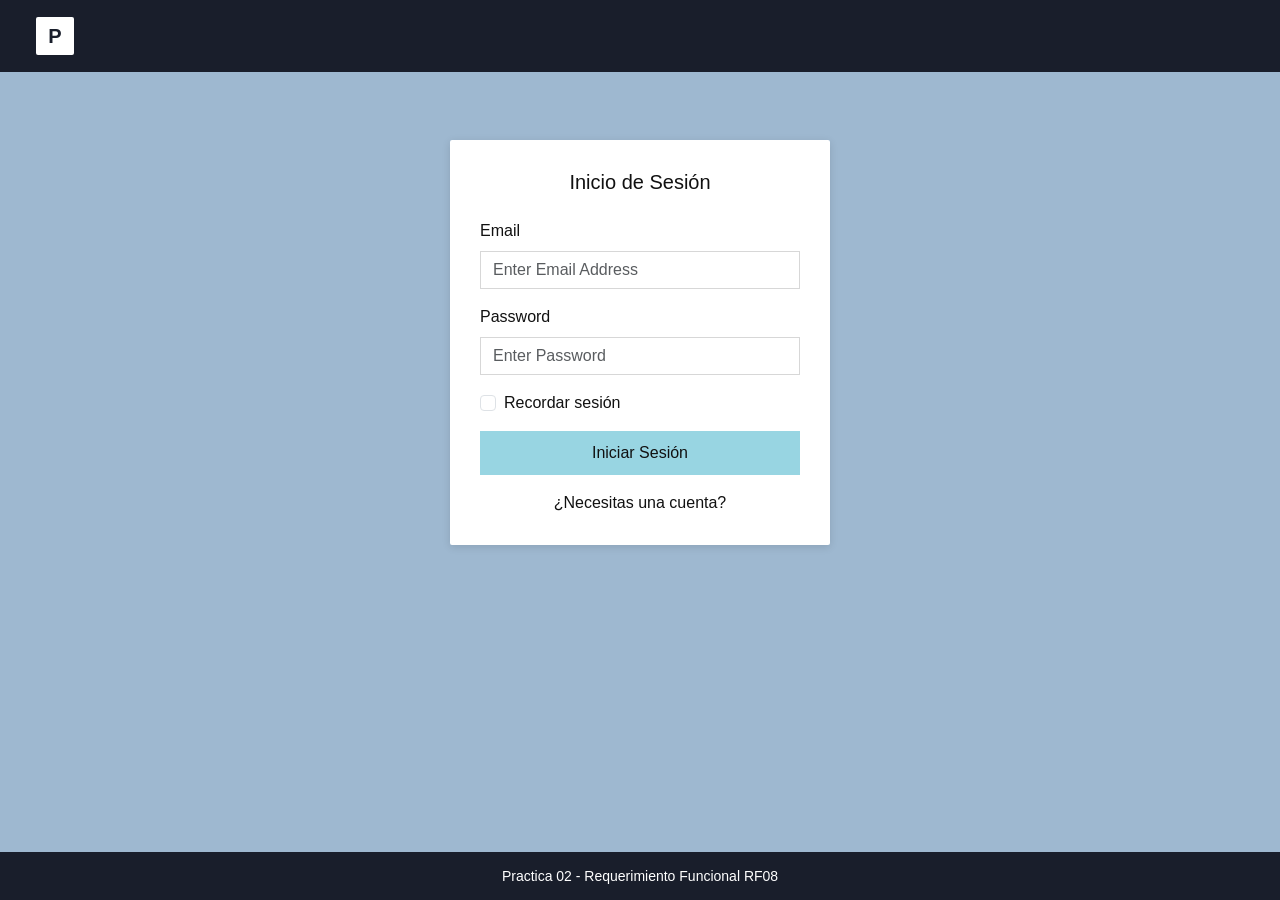
==== Practica-02-RF08/index.html @ 13dd6992 "Agregar Practica 02 RF08" ====
<!DOCTYPE html>
<html lang="es">
<head>
    <meta charset="UTF-8">
    <meta name="viewport" content="width=device-width, initial-scale=1.0">
    <title>Practica 02 - RF08</title>

    <!-- Bootstrap -->
    <link
        href="https://cdn.jsdelivr.net/npm/bootstrap@5.3.3/dist/css/bootstrap.min.css"
        rel="stylesheet"
    >

    <!-- CSS personalizado -->
    <link rel="stylesheet" href="styles.css">
</head>

<body>
    <header class="topbar">
        <div class="container-fluid">
            <div class="logo-box">P</div>
        </div>
    </header>

    <main class="container py-5">

        <!-- Inicio de sesión -->
        <section id="login-section" class="login-section">
            <div class="login-card">
                <h1>Inicio de Sesión</h1>

                <form id="login-form">
                    <div class="mb-3">
                        <label for="email" class="form-label">Email</label>
                        <input
                            type="email"
                            class="form-control"
                            id="email"
                            placeholder="Enter Email Address"
                            required
                        >
                    </div>

                    <div class="mb-3">
                        <label for="password" class="form-label">Password</label>
                        <input
                            type="password"
                            class="form-control"
                            id="password"
                            placeholder="Enter Password"
                            required
                        >
                    </div>

                    <div class="form-check mb-3">
                        <input class="form-check-input" type="checkbox" id="remember">
                        <label class="form-check-label" for="remember">
                            Recordar sesión
                        </label>
                    </div>

                    <button type="submit" class="btn btn-main w-100">
                        Iniciar Sesión
                    </button>

                    <p class="text-center mt-3 mb-0">
                        <a href="#" id="register-link">¿Necesitas una cuenta?</a>
                    </p>
                </form>
            </div>
        </section>

        <!-- RF08: Gestión / reserva de disponibilidad -->
        <section id="app-section" class="d-none">
            <div class="page-heading mb-4">
                <h2>Reservar Espacio</h2>
                <p>Consulta la disponibilidad y horario de los espacios publicados.</p>
            </div>

            <div class="row g-4">
                <div class="col-lg-7">
                    <div class="panel">
                        <h3>Reservar Espacio</h3>

                        <form id="reservation-form">
                            <div class="mb-3">
                                <label for="location" class="form-label">Ubicación:</label>
                                <select id="location" class="form-select" required>
                                    <option value="">Selecciona una ubicación</option>
                                    <option value="Centro">Centro de Pachuca</option>
                                    <option value="Universidad">Zona Universidad</option>
                                    <option value="Plaza">Plaza Principal</option>
                                </select>
                            </div>

                            <div class="mb-3">
                                <label for="date" class="form-label">Fecha:</label>
                                <input type="date" id="date" class="form-control" required>
                            </div>

                            <div class="mb-3">
                                <label for="time" class="form-label">Hora:</label>
                                <input type="time" id="time" class="form-control" required>
                            </div>

                            <button type="submit" class="btn btn-main">
                                Consultar disponibilidad
                            </button>
                        </form>
                    </div>
                </div>

                <div class="col-lg-5">
                    <div class="space-card">
                        <h3>Detalles de Espacio</h3>

                        <div class="detail-row">
                            <strong>Estacionamiento Centro</strong>
                        </div>
                        <div class="detail-row">
                            Ubicación: Centro de Pachuca
                        </div>
                        <div class="detail-row">
                            Precio: $20 por hora
                        </div>
                        <div class="detail-row">
                            Disponibilidad:
                            <span id="availability">5 espacios</span>
                        </div>

                        <button id="reserve-btn" class="btn btn-main mt-3">
                            Reservar
                        </button>
                    </div>
                </div>
            </div>

            <div id="message" class="alert mt-4 d-none" role="alert"></div>
        </section>
    </main>

    <footer class="footer">
        Practica 02 - Requerimiento Funcional RF08
    </footer>

    <script src="script.js"></script>
</body>
</html>
---- Practica-02-RF08/styles.css ----
/* Colores tomados de la interfaz de referencia */
:root {
    --navy: #191e2b;
    --light-blue: #9eb8d0;
    --panel-blue: #cde7fe;
    --accent: #98d5e2;
    --text: #111111;
    --white: #ffffff;
}

* {
    box-sizing: border-box;
}

body {
    margin: 0;
    min-height: 100vh;
    background: var(--light-blue);
    color: var(--text);
    font-family: Arial, Helvetica, sans-serif;
}

.topbar {
    height: 72px;
    background: var(--navy);
    display: flex;
    align-items: center;
}

.logo-box {
    width: 38px;
    height: 38px;
    margin-left: 24px;
    border-radius: 2px;
    background: var(--white);
    color: var(--navy);
    display: flex;
    justify-content: center;
    align-items: center;
    font-weight: bold;
    font-size: 20px;
}

main {
    min-height: calc(100vh - 120px);
}

.login-section {
    display: flex;
    justify-content: center;
    padding: 20px 0 40px;
}

.login-card {
    width: 100%;
    max-width: 380px;
    background: var(--white);
    padding: 30px;
    border-radius: 2px;
    box-shadow: 0 2px 8px rgba(0, 0, 0, 0.12);
}

.login-card h1 {
    text-align: center;
    font-size: 20px;
    margin-bottom: 25px;
}

.form-control,
.form-select {
    border-radius: 0;
    border: 1px solid #d7d7d7;
}

.form-control:focus,
.form-select:focus {
    border-color: var(--accent);
    box-shadow: 0 0 0 0.15rem rgba(152, 213, 226, 0.35);
}

.btn-main {
    background: var(--accent);
    border: none;
    color: #111;
    border-radius: 0;
    padding: 10px 22px;
}

.btn-main:hover {
    background: #86c8d6;
    color: #111;
}

a {
    color: #111;
    text-decoration: none;
}

a:hover {
    text-decoration: underline;
}

.page-heading h2 {
    font-size: 28px;
    margin-bottom: 5px;
}

.page-heading p {
    margin: 0;
}

.panel,
.space-card {
    background: var(--panel-blue);
    padding: 28px;
    min-height: 100%;
}

.panel h3,
.space-card h3 {
    font-size: 23px;
    margin-bottom: 25px;
}

.detail-row {
    margin-bottom: 13px;
    font-size: 16px;
}

#availability {
    font-weight: bold;
}

.footer {
    min-height: 48px;
    background: var(--navy);
    color: var(--white);
    display: flex;
    align-items: center;
    justify-content: center;
    padding: 10px;
    font-size: 14px;
}

@media (max-width: 576px) {
    .topbar {
        height: 60px;
    }

    .logo-box {
        margin-left: 15px;
    }

    .login-card,
    .panel,
    .space-card {
        padding: 22px;
    }
}
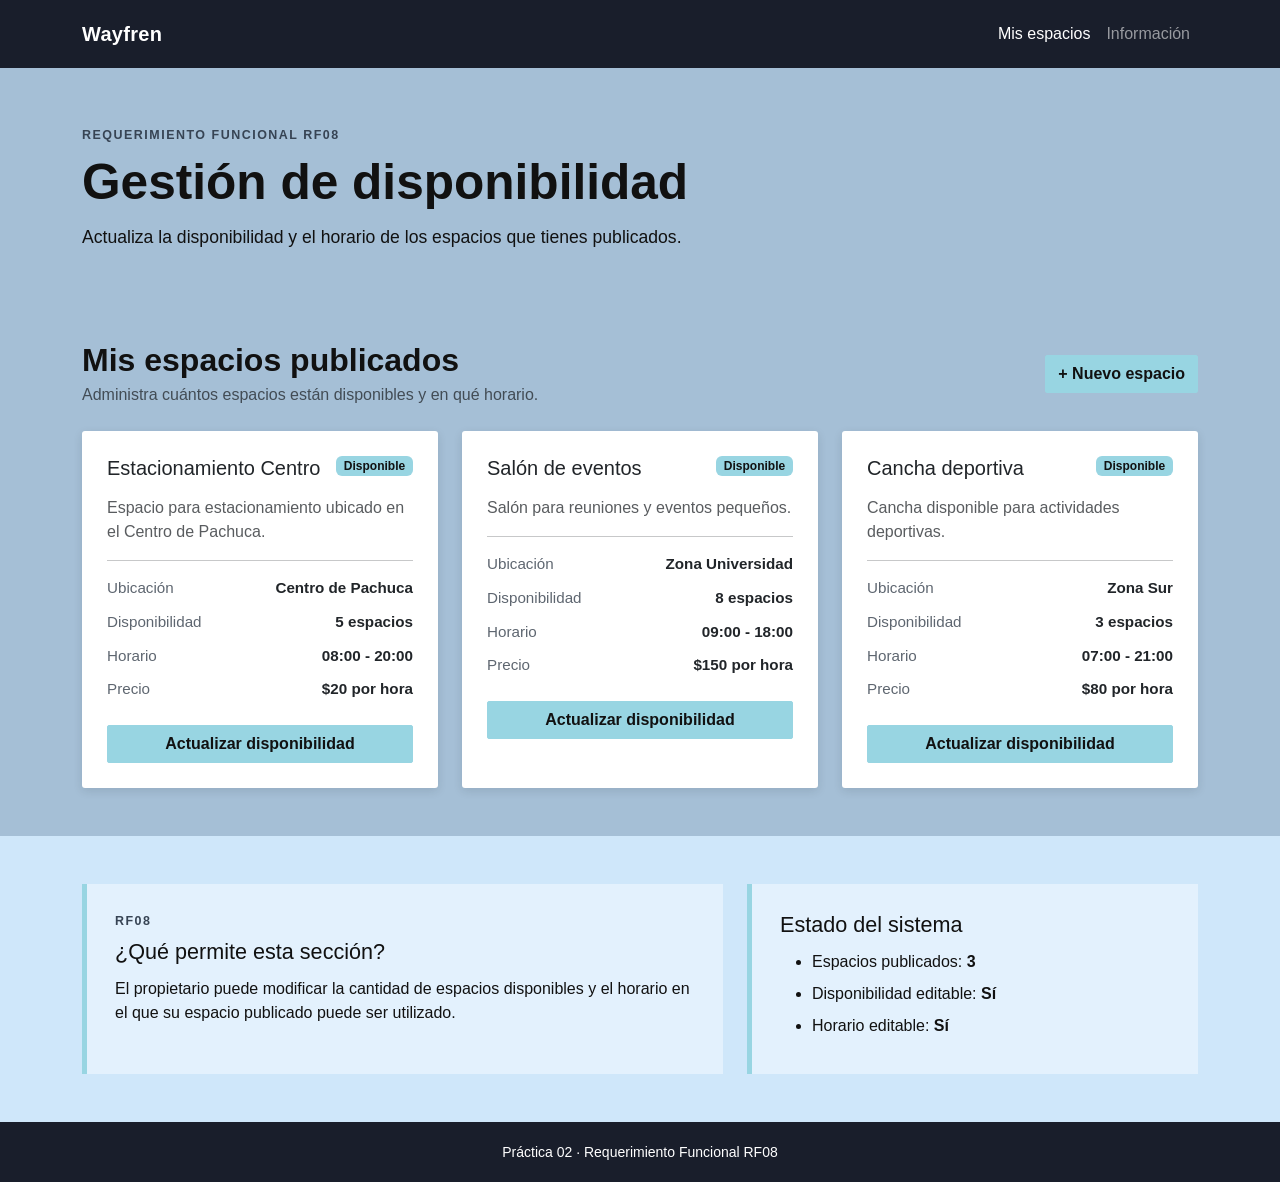
==== commit 2d437ba3: "Nueva version del RF08" ====
--- a/Practica-02-RF08/index.html
+++ b/Practica-02-RF08/index.html
@@ -1,148 +1,202 @@
 <!DOCTYPE html>
 <html lang="es">
 <head>
-    <meta charset="UTF-8">
-    <meta name="viewport" content="width=device-width, initial-scale=1.0">
-    <title>Practica 02 - RF08</title>
-
-    <!-- Bootstrap -->
-    <link
-        href="https://cdn.jsdelivr.net/npm/bootstrap@5.3.3/dist/css/bootstrap.min.css"
-        rel="stylesheet"
-    >
-
-    <!-- CSS personalizado -->
-    <link rel="stylesheet" href="styles.css">
+  <meta charset="UTF-8">
+  <meta name="viewport" content="width=device-width, initial-scale=1.0">
+  <meta name="description" content="Gestión de disponibilidad y horarios de espacios publicados">
+  <title>Wayfren | Gestión de disponibilidad</title>
+  <link href="https://cdn.jsdelivr.net/npm/bootstrap@5.3.3/dist/css/bootstrap.min.css" rel="stylesheet">
+  <link rel="stylesheet" href="styles.css">
 </head>
-
 <body>
-    <header class="topbar">
-        <div class="container-fluid">
-            <div class="logo-box">P</div>
-        </div>
-    </header>
-
-    <main class="container py-5">
-
-        <!-- Inicio de sesión -->
-        <section id="login-section" class="login-section">
-            <div class="login-card">
-                <h1>Inicio de Sesión</h1>
-
-                <form id="login-form">
-                    <div class="mb-3">
-                        <label for="email" class="form-label">Email</label>
-                        <input
-                            type="email"
-                            class="form-control"
-                            id="email"
-                            placeholder="Enter Email Address"
-                            required
-                        >
-                    </div>
-
-                    <div class="mb-3">
-                        <label for="password" class="form-label">Password</label>
-                        <input
-                            type="password"
-                            class="form-control"
-                            id="password"
-                            placeholder="Enter Password"
-                            required
-                        >
-                    </div>
-
-                    <div class="form-check mb-3">
-                        <input class="form-check-input" type="checkbox" id="remember">
-                        <label class="form-check-label" for="remember">
-                            Recordar sesión
-                        </label>
-                    </div>
-
-                    <button type="submit" class="btn btn-main w-100">
-                        Iniciar Sesión
-                    </button>
-
-                    <p class="text-center mt-3 mb-0">
-                        <a href="#" id="register-link">¿Necesitas una cuenta?</a>
-                    </p>
-                </form>
-            </div>
-        </section>
-
-        <!-- RF08: Gestión / reserva de disponibilidad -->
-        <section id="app-section" class="d-none">
-            <div class="page-heading mb-4">
-                <h2>Reservar Espacio</h2>
-                <p>Consulta la disponibilidad y horario de los espacios publicados.</p>
-            </div>
-
-            <div class="row g-4">
-                <div class="col-lg-7">
-                    <div class="panel">
-                        <h3>Reservar Espacio</h3>
-
-                        <form id="reservation-form">
-                            <div class="mb-3">
-                                <label for="location" class="form-label">Ubicación:</label>
-                                <select id="location" class="form-select" required>
-                                    <option value="">Selecciona una ubicación</option>
-                                    <option value="Centro">Centro de Pachuca</option>
-                                    <option value="Universidad">Zona Universidad</option>
-                                    <option value="Plaza">Plaza Principal</option>
-                                </select>
-                            </div>
-
-                            <div class="mb-3">
-                                <label for="date" class="form-label">Fecha:</label>
-                                <input type="date" id="date" class="form-control" required>
-                            </div>
-
-                            <div class="mb-3">
-                                <label for="time" class="form-label">Hora:</label>
-                                <input type="time" id="time" class="form-control" required>
-                            </div>
-
-                            <button type="submit" class="btn btn-main">
-                                Consultar disponibilidad
-                            </button>
-                        </form>
-                    </div>
-                </div>
-
-                <div class="col-lg-5">
-                    <div class="space-card">
-                        <h3>Detalles de Espacio</h3>
-
-                        <div class="detail-row">
-                            <strong>Estacionamiento Centro</strong>
-                        </div>
-                        <div class="detail-row">
-                            Ubicación: Centro de Pachuca
-                        </div>
-                        <div class="detail-row">
-                            Precio: $20 por hora
-                        </div>
-                        <div class="detail-row">
-                            Disponibilidad:
-                            <span id="availability">5 espacios</span>
-                        </div>
-
-                        <button id="reserve-btn" class="btn btn-main mt-3">
-                            Reservar
-                        </button>
-                    </div>
-                </div>
-            </div>
-
-            <div id="message" class="alert mt-4 d-none" role="alert"></div>
-        </section>
-    </main>
-
-    <footer class="footer">
-        Practica 02 - Requerimiento Funcional RF08
-    </footer>
-
-    <script src="script.js"></script>
+<header>
+  <nav class="navbar navbar-expand-lg navbar-dark custom-navbar">
+    <div class="container">
+      <a class="navbar-brand fw-bold" href="#">Wayfren</a>
+      <button class="navbar-toggler" type="button" data-bs-toggle="collapse" data-bs-target="#mainNavbar" aria-label="Mostrar navegación">
+        <span class="navbar-toggler-icon"></span>
+      </button>
+      <div class="collapse navbar-collapse" id="mainNavbar">
+        <ul class="navbar-nav ms-auto">
+          <li class="nav-item"><a class="nav-link active" href="#espacios">Mis espacios</a></li>
+          <li class="nav-item"><a class="nav-link" href="#informacion">Información</a></li>
+        </ul>
+      </div>
+    </div>
+  </nav>
+</header>
+
+<main>
+  <section class="hero-section">
+    <div class="container">
+      <p class="section-label">REQUERIMIENTO FUNCIONAL RF08</p>
+      <h1>Gestión de disponibilidad</h1>
+      <p class="hero-text">Actualiza la disponibilidad y el horario de los espacios que tienes publicados.</p>
+    </div>
+  </section>
+
+  <section id="espacios" class="py-5">
+    <div class="container">
+      <div class="d-flex flex-column flex-md-row justify-content-between align-items-md-center mb-4 gap-3">
+        <div>
+          <h2 class="section-title mb-1">Mis espacios publicados</h2>
+          <p class="text-muted mb-0">Administra cuántos espacios están disponibles y en qué horario.</p>
+        </div>
+        <button class="btn custom-btn" data-bs-toggle="modal" data-bs-target="#newSpaceModal">+ Nuevo espacio</button>
+      </div>
+
+      <div class="row g-4">
+        <div class="col-md-6 col-xl-4">
+          <article class="card space-card h-100">
+            <div class="card-body">
+              <div class="d-flex justify-content-between align-items-start gap-2 mb-3">
+                <h3 class="card-title h5 mb-0">Estacionamiento Centro</h3>
+                <span class="badge availability-badge">Disponible</span>
+              </div>
+              <p class="card-text text-muted">Espacio para estacionamiento ubicado en el Centro de Pachuca.</p>
+              <hr>
+              <div class="space-data">
+                <p><span>Ubicación</span><strong>Centro de Pachuca</strong></p>
+                <p><span>Disponibilidad</span><strong data-availability>5 espacios</strong></p>
+                <p><span>Horario</span><strong data-schedule>08:00 - 20:00</strong></p>
+                <p class="mb-0"><span>Precio</span><strong>$20 por hora</strong></p>
+              </div>
+              <button class="btn custom-btn w-100 mt-4 edit-space-btn"
+                data-space="Estacionamiento Centro" data-location="Centro de Pachuca"
+                data-availability="5" data-open="08:00" data-close="20:00">
+                Actualizar disponibilidad
+              </button>
+            </div>
+          </article>
+        </div>
+
+        <div class="col-md-6 col-xl-4">
+          <article class="card space-card h-100">
+            <div class="card-body">
+              <div class="d-flex justify-content-between align-items-start gap-2 mb-3">
+                <h3 class="card-title h5 mb-0">Salón de eventos</h3>
+                <span class="badge availability-badge">Disponible</span>
+              </div>
+              <p class="card-text text-muted">Salón para reuniones y eventos pequeños.</p>
+              <hr>
+              <div class="space-data">
+                <p><span>Ubicación</span><strong>Zona Universidad</strong></p>
+                <p><span>Disponibilidad</span><strong data-availability>8 espacios</strong></p>
+                <p><span>Horario</span><strong data-schedule>09:00 - 18:00</strong></p>
+                <p class="mb-0"><span>Precio</span><strong>$150 por hora</strong></p>
+              </div>
+              <button class="btn custom-btn w-100 mt-4 edit-space-btn"
+                data-space="Salón de eventos" data-location="Zona Universidad"
+                data-availability="8" data-open="09:00" data-close="18:00">
+                Actualizar disponibilidad
+              </button>
+            </div>
+          </article>
+        </div>
+
+        <div class="col-md-6 col-xl-4">
+          <article class="card space-card h-100">
+            <div class="card-body">
+              <div class="d-flex justify-content-between align-items-start gap-2 mb-3">
+                <h3 class="card-title h5 mb-0">Cancha deportiva</h3>
+                <span class="badge availability-badge">Disponible</span>
+              </div>
+              <p class="card-text text-muted">Cancha disponible para actividades deportivas.</p>
+              <hr>
+              <div class="space-data">
+                <p><span>Ubicación</span><strong>Zona Sur</strong></p>
+                <p><span>Disponibilidad</span><strong data-availability>3 espacios</strong></p>
+                <p><span>Horario</span><strong data-schedule>07:00 - 21:00</strong></p>
+                <p class="mb-0"><span>Precio</span><strong>$80 por hora</strong></p>
+              </div>
+              <button class="btn custom-btn w-100 mt-4 edit-space-btn"
+                data-space="Cancha deportiva" data-location="Zona Sur"
+                data-availability="3" data-open="07:00" data-close="21:00">
+                Actualizar disponibilidad
+              </button>
+            </div>
+          </article>
+        </div>
+      </div>
+
+      <div id="success-alert" class="alert alert-success alert-dismissible fade d-none mt-4" role="alert">
+        <strong>Actualización realizada.</strong> Los datos del espacio se actualizaron correctamente.
+        <button type="button" class="btn-close" data-bs-dismiss="alert"></button>
+      </div>
+    </div>
+  </section>
+
+  <section id="informacion" class="info-section py-5">
+    <div class="container">
+      <div class="row g-4">
+        <div class="col-lg-7">
+          <div class="info-panel">
+            <p class="section-label">RF08</p>
+            <h2>¿Qué permite esta sección?</h2>
+            <p class="mb-0">El propietario puede modificar la cantidad de espacios disponibles y el horario en el que su espacio publicado puede ser utilizado.</p>
+          </div>
+        </div>
+        <div class="col-lg-5">
+          <div class="info-panel">
+            <h2>Estado del sistema</h2>
+            <ul class="mb-0">
+              <li>Espacios publicados: <strong>3</strong></li>
+              <li>Disponibilidad editable: <strong>Sí</strong></li>
+              <li>Horario editable: <strong>Sí</strong></li>
+            </ul>
+          </div>
+        </div>
+      </div>
+    </div>
+  </section>
+</main>
+
+<footer class="custom-footer">
+  <div class="container text-center"><small>Práctica 02 · Requerimiento Funcional RF08</small></div>
+</footer>
+
+<div class="modal fade" id="editSpaceModal" tabindex="-1" aria-labelledby="editSpaceModalLabel" aria-hidden="true">
+  <div class="modal-dialog modal-dialog-centered">
+    <div class="modal-content">
+      <div class="modal-header custom-modal-header">
+        <h2 class="modal-title fs-5" id="editSpaceModalLabel">Actualizar disponibilidad</h2>
+        <button type="button" class="btn-close" data-bs-dismiss="modal" aria-label="Cerrar"></button>
+      </div>
+      <form id="edit-space-form">
+        <div class="modal-body">
+          <div class="mb-3">
+            <label for="modal-space" class="form-label">Espacio</label>
+            <input type="text" class="form-control" id="modal-space" readonly>
+          </div>
+          <div class="mb-3">
+            <label for="modal-location" class="form-label">Ubicación</label>
+            <input type="text" class="form-control" id="modal-location" readonly>
+          </div>
+          <div class="mb-3">
+            <label for="modal-availability" class="form-label">Espacios disponibles</label>
+            <input type="number" class="form-control" id="modal-availability" min="0" required>
+          </div>
+          <div class="row g-3">
+            <div class="col-6">
+              <label for="modal-open" class="form-label">Hora de apertura</label>
+              <input type="time" class="form-control" id="modal-open" required>
+            </div>
+            <div class="col-6">
+              <label for="modal-close" class="form-label">Hora de cierre</label>
+              <input type="time" class="form-control" id="modal-close" required>
+            </div>
+          </div>
+        </div>
+        <div class="modal-footer">
+          <button type="button" class="btn btn-secondary" data-bs-dismiss="modal">Cancelar</button>
+          <button type="submit" class="btn custom-btn">Guardar cambios</button>
+        </div>
+      </form>
+    </div>
+  </div>
+</div>
+
+<script src="https://cdn.jsdelivr.net/npm/bootstrap@5.3.3/dist/js/bootstrap.bundle.min.js"></script>
+<script src="script.js"></script>
 </body>
 </html>
--- a/Practica-02-RF08/styles.css
+++ b/Practica-02-RF08/styles.css
@@ -1,159 +1,65 @@
-/* Colores tomados de la interfaz de referencia */
+/* CSS personalizado - Practica 02 RF08 */
 :root {
-    --navy: #191e2b;
-    --light-blue: #9eb8d0;
-    --panel-blue: #cde7fe;
-    --accent: #98d5e2;
-    --text: #111111;
-    --white: #ffffff;
+  --navy: #191e2b;
+  --light-blue: #a5bfd6;
+  --panel-blue: #cfe7fa;
+  --accent: #98d5e2;
+  --accent-dark: #72bdce;
+  --white: #fff;
+  --text: #111;
+  --muted: #5e6670;
 }
-
-* {
-    box-sizing: border-box;
+* { box-sizing: border-box; }
+body {
+  margin: 0;
+  background: var(--light-blue);
+  color: var(--text);
+  font-family: Arial, Helvetica, sans-serif;
 }
-
-body {
-    margin: 0;
-    min-height: 100vh;
-    background: var(--light-blue);
-    color: var(--text);
-    font-family: Arial, Helvetica, sans-serif;
+.custom-navbar { background: var(--navy); min-height: 68px; }
+.navbar-brand { letter-spacing: .3px; }
+.hero-section { background: var(--light-blue); padding: 58px 0 42px; }
+.section-label { font-size: .78rem; font-weight: 700; letter-spacing: 1.5px; margin-bottom: 8px; color: #374454; }
+.hero-section h1 { font-size: clamp(2rem, 4vw, 3.1rem); font-weight: 700; margin-bottom: 12px; }
+.hero-text { max-width: 720px; font-size: 1.1rem; margin-bottom: 0; }
+.section-title { font-weight: 700; }
+.space-card {
+  border: none;
+  border-radius: 3px;
+  box-shadow: 0 3px 10px rgba(25,30,43,.12);
+  transition: transform .15s ease, box-shadow .15s ease;
 }
-
-.topbar {
-    height: 72px;
-    background: var(--navy);
-    display: flex;
-    align-items: center;
+.space-card:hover { transform: translateY(-2px); box-shadow: 0 6px 16px rgba(25,30,43,.16); }
+.space-card .card-body { padding: 25px; }
+.availability-badge { background: var(--accent); color: var(--text); font-weight: 600; }
+.space-data p { display: flex; justify-content: space-between; gap: 20px; margin-bottom: 11px; font-size: .95rem; }
+.space-data span { color: var(--muted); }
+.custom-btn {
+  background: var(--accent);
+  border: 1px solid var(--accent);
+  color: var(--text);
+  font-weight: 600;
+  border-radius: 2px;
 }
-
-.logo-box {
-    width: 38px;
-    height: 38px;
-    margin-left: 24px;
-    border-radius: 2px;
-    background: var(--white);
-    color: var(--navy);
-    display: flex;
-    justify-content: center;
-    align-items: center;
-    font-weight: bold;
-    font-size: 20px;
+.custom-btn:hover { background: var(--accent-dark); border-color: var(--accent-dark); color: var(--text); }
+.info-section { background: var(--panel-blue); }
+.info-panel {
+  height: 100%;
+  background: rgba(255,255,255,.42);
+  padding: 28px;
+  border-left: 5px solid var(--accent);
 }
-
-main {
-    min-height: calc(100vh - 120px);
+.info-panel h2 { font-size: 1.35rem; margin-bottom: 12px; }
+.info-panel li { margin-bottom: 8px; }
+.custom-modal-header { background: var(--panel-blue); }
+.modal-content { border: none; border-radius: 3px; }
+.form-control { border-radius: 2px; }
+.form-control:focus {
+  border-color: var(--accent-dark);
+  box-shadow: 0 0 0 .2rem rgba(152,213,226,.3);
 }
-
-.login-section {
-    display: flex;
-    justify-content: center;
-    padding: 20px 0 40px;
+.custom-footer { background: var(--navy); color: var(--white); padding: 18px 0; }
+@media (max-width: 575.98px) {
+  .hero-section { padding: 40px 0 30px; }
+  .space-data p { flex-direction: column; gap: 2px; }
 }
-
-.login-card {
-    width: 100%;
-    max-width: 380px;
-    background: var(--white);
-    padding: 30px;
-    border-radius: 2px;
-    box-shadow: 0 2px 8px rgba(0, 0, 0, 0.12);
-}
-
-.login-card h1 {
-    text-align: center;
-    font-size: 20px;
-    margin-bottom: 25px;
-}
-
-.form-control,
-.form-select {
-    border-radius: 0;
-    border: 1px solid #d7d7d7;
-}
-
-.form-control:focus,
-.form-select:focus {
-    border-color: var(--accent);
-    box-shadow: 0 0 0 0.15rem rgba(152, 213, 226, 0.35);
-}
-
-.btn-main {
-    background: var(--accent);
-    border: none;
-    color: #111;
-    border-radius: 0;
-    padding: 10px 22px;
-}
-
-.btn-main:hover {
-    background: #86c8d6;
-    color: #111;
-}
-
-a {
-    color: #111;
-    text-decoration: none;
-}
-
-a:hover {
-    text-decoration: underline;
-}
-
-.page-heading h2 {
-    font-size: 28px;
-    margin-bottom: 5px;
-}
-
-.page-heading p {
-    margin: 0;
-}
-
-.panel,
-.space-card {
-    background: var(--panel-blue);
-    padding: 28px;
-    min-height: 100%;
-}
-
-.panel h3,
-.space-card h3 {
-    font-size: 23px;
-    margin-bottom: 25px;
-}
-
-.detail-row {
-    margin-bottom: 13px;
-    font-size: 16px;
-}
-
-#availability {
-    font-weight: bold;
-}
-
-.footer {
-    min-height: 48px;
-    background: var(--navy);
-    color: var(--white);
-    display: flex;
-    align-items: center;
-    justify-content: center;
-    padding: 10px;
-    font-size: 14px;
-}
-
-@media (max-width: 576px) {
-    .topbar {
-        height: 60px;
-    }
-
-    .logo-box {
-        margin-left: 15px;
-    }
-
-    .login-card,
-    .panel,
-    .space-card {
-        padding: 22px;
-    }
-}
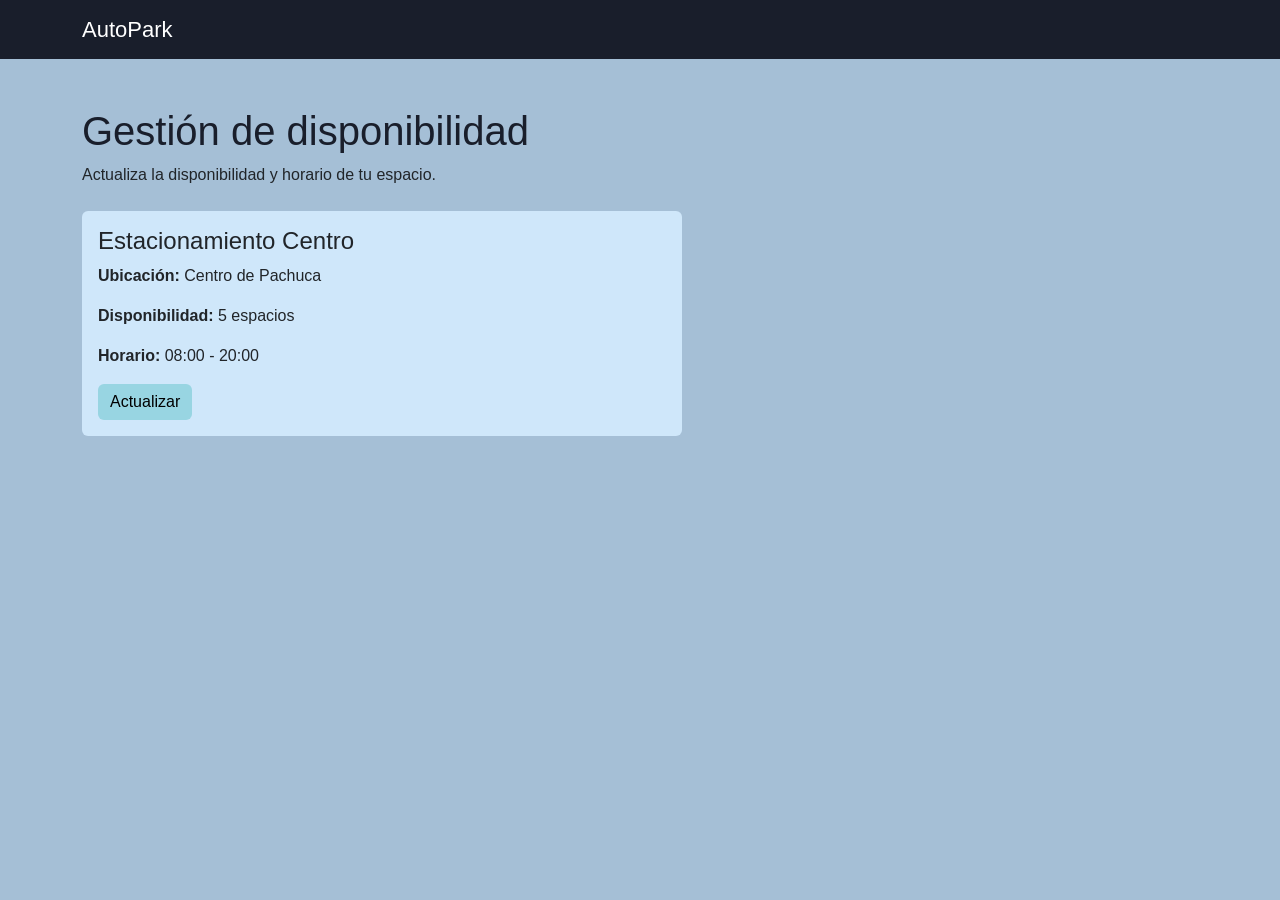
==== commit 0d1f88e1: "Version mas simple del RF08" ====
--- a/Practica-02-RF08/index.html
+++ b/Practica-02-RF08/index.html
@@ -1,202 +1,124 @@
 <!DOCTYPE html>
 <html lang="es">
+
 <head>
-  <meta charset="UTF-8">
-  <meta name="viewport" content="width=device-width, initial-scale=1.0">
-  <meta name="description" content="Gestión de disponibilidad y horarios de espacios publicados">
-  <title>Wayfren | Gestión de disponibilidad</title>
-  <link href="https://cdn.jsdelivr.net/npm/bootstrap@5.3.3/dist/css/bootstrap.min.css" rel="stylesheet">
-  <link rel="stylesheet" href="styles.css">
+    <meta charset="UTF-8">
+    <meta name="viewport" content="width=device-width, initial-scale=1.0">
+
+    <title>Gestión de disponibilidad</title>
+
+    
+    <link
+        href="https://cdn.jsdelivr.net/npm/bootstrap@5.3.3/dist/css/bootstrap.min.css"
+        rel="stylesheet"
+    >
+
+    
+    <link rel="stylesheet" href="styles.css">
 </head>
+
 <body>
-<header>
-  <nav class="navbar navbar-expand-lg navbar-dark custom-navbar">
-    <div class="container">
-      <a class="navbar-brand fw-bold" href="#">Wayfren</a>
-      <button class="navbar-toggler" type="button" data-bs-toggle="collapse" data-bs-target="#mainNavbar" aria-label="Mostrar navegación">
-        <span class="navbar-toggler-icon"></span>
-      </button>
-      <div class="collapse navbar-collapse" id="mainNavbar">
-        <ul class="navbar-nav ms-auto">
-          <li class="nav-item"><a class="nav-link active" href="#espacios">Mis espacios</a></li>
-          <li class="nav-item"><a class="nav-link" href="#informacion">Información</a></li>
-        </ul>
-      </div>
-    </div>
-  </nav>
-</header>
 
-<main>
-  <section class="hero-section">
-    <div class="container">
-      <p class="section-label">REQUERIMIENTO FUNCIONAL RF08</p>
-      <h1>Gestión de disponibilidad</h1>
-      <p class="hero-text">Actualiza la disponibilidad y el horario de los espacios que tienes publicados.</p>
-    </div>
-  </section>
+    
+    <nav class="navbar navbar-dark">
+        <div class="container">
+            <span class="navbar-brand">AutoPark</span>
+        </div>
+    </nav>
 
-  <section id="espacios" class="py-5">
-    <div class="container">
-      <div class="d-flex flex-column flex-md-row justify-content-between align-items-md-center mb-4 gap-3">
-        <div>
-          <h2 class="section-title mb-1">Mis espacios publicados</h2>
-          <p class="text-muted mb-0">Administra cuántos espacios están disponibles y en qué horario.</p>
-        </div>
-        <button class="btn custom-btn" data-bs-toggle="modal" data-bs-target="#newSpaceModal">+ Nuevo espacio</button>
-      </div>
+    
+    <main class="container mt-5">
 
-      <div class="row g-4">
-        <div class="col-md-6 col-xl-4">
-          <article class="card space-card h-100">
+        <h1>Gestión de disponibilidad</h1>
+
+        <p>
+            Actualiza la disponibilidad y horario de tu espacio.
+        </p>
+
+        
+        <div class="card espacio mt-4">
+
             <div class="card-body">
-              <div class="d-flex justify-content-between align-items-start gap-2 mb-3">
-                <h3 class="card-title h5 mb-0">Estacionamiento Centro</h3>
-                <span class="badge availability-badge">Disponible</span>
-              </div>
-              <p class="card-text text-muted">Espacio para estacionamiento ubicado en el Centro de Pachuca.</p>
-              <hr>
-              <div class="space-data">
-                <p><span>Ubicación</span><strong>Centro de Pachuca</strong></p>
-                <p><span>Disponibilidad</span><strong data-availability>5 espacios</strong></p>
-                <p><span>Horario</span><strong data-schedule>08:00 - 20:00</strong></p>
-                <p class="mb-0"><span>Precio</span><strong>$20 por hora</strong></p>
-              </div>
-              <button class="btn custom-btn w-100 mt-4 edit-space-btn"
-                data-space="Estacionamiento Centro" data-location="Centro de Pachuca"
-                data-availability="5" data-open="08:00" data-close="20:00">
-                Actualizar disponibilidad
-              </button>
+
+                <h2>Estacionamiento Centro</h2>
+
+                <p>
+                    <strong>Ubicación:</strong>
+                    Centro de Pachuca
+                </p>
+
+                <p>
+                    <strong>Disponibilidad:</strong>
+                    <span id="disponibilidad">5</span> espacios
+                </p>
+
+                <p>
+                    <strong>Horario:</strong>
+                    <span id="horario">08:00 - 20:00</span>
+                </p>
+
+                <button
+                    class="btn btn-primary"
+                    onclick="mostrarFormulario()">
+                    Actualizar
+                </button>
+
             </div>
-          </article>
+
         </div>
 
-        <div class="col-md-6 col-xl-4">
-          <article class="card space-card h-100">
+       
+        <div id="formulario" class="card mt-4 oculto">
+
             <div class="card-body">
-              <div class="d-flex justify-content-between align-items-start gap-2 mb-3">
-                <h3 class="card-title h5 mb-0">Salón de eventos</h3>
-                <span class="badge availability-badge">Disponible</span>
-              </div>
-              <p class="card-text text-muted">Salón para reuniones y eventos pequeños.</p>
-              <hr>
-              <div class="space-data">
-                <p><span>Ubicación</span><strong>Zona Universidad</strong></p>
-                <p><span>Disponibilidad</span><strong data-availability>8 espacios</strong></p>
-                <p><span>Horario</span><strong data-schedule>09:00 - 18:00</strong></p>
-                <p class="mb-0"><span>Precio</span><strong>$150 por hora</strong></p>
-              </div>
-              <button class="btn custom-btn w-100 mt-4 edit-space-btn"
-                data-space="Salón de eventos" data-location="Zona Universidad"
-                data-availability="8" data-open="09:00" data-close="18:00">
-                Actualizar disponibilidad
-              </button>
+
+                <h3>Actualizar espacio</h3>
+
+                <label class="form-label">
+                    Disponibilidad
+                </label>
+
+                <input
+                    type="number"
+                    id="nuevaDisponibilidad"
+                    class="form-control"
+                    value="5"
+                    min="0">
+
+                <label class="form-label mt-3">
+                    Hora de inicio
+                </label>
+
+                <input
+                    type="time"
+                    id="horaInicio"
+                    class="form-control"
+                    value="08:00">
+
+                <label class="form-label mt-3">
+                    Hora de cierre
+                </label>
+
+                <input
+                    type="time"
+                    id="horaFin"
+                    class="form-control"
+                    value="20:00">
+
+                <button
+                    class="btn btn-success mt-3"
+                    onclick="actualizarEspacio()">
+                    Guardar cambios
+                </button>
+
             </div>
-          </article>
+
         </div>
 
-        <div class="col-md-6 col-xl-4">
-          <article class="card space-card h-100">
-            <div class="card-body">
-              <div class="d-flex justify-content-between align-items-start gap-2 mb-3">
-                <h3 class="card-title h5 mb-0">Cancha deportiva</h3>
-                <span class="badge availability-badge">Disponible</span>
-              </div>
-              <p class="card-text text-muted">Cancha disponible para actividades deportivas.</p>
-              <hr>
-              <div class="space-data">
-                <p><span>Ubicación</span><strong>Zona Sur</strong></p>
-                <p><span>Disponibilidad</span><strong data-availability>3 espacios</strong></p>
-                <p><span>Horario</span><strong data-schedule>07:00 - 21:00</strong></p>
-                <p class="mb-0"><span>Precio</span><strong>$80 por hora</strong></p>
-              </div>
-              <button class="btn custom-btn w-100 mt-4 edit-space-btn"
-                data-space="Cancha deportiva" data-location="Zona Sur"
-                data-availability="3" data-open="07:00" data-close="21:00">
-                Actualizar disponibilidad
-              </button>
-            </div>
-          </article>
-        </div>
-      </div>
+    </main>
 
-      <div id="success-alert" class="alert alert-success alert-dismissible fade d-none mt-4" role="alert">
-        <strong>Actualización realizada.</strong> Los datos del espacio se actualizaron correctamente.
-        <button type="button" class="btn-close" data-bs-dismiss="alert"></button>
-      </div>
-    </div>
-  </section>
+    
+    <script src="script.js"></script>
 
-  <section id="informacion" class="info-section py-5">
-    <div class="container">
-      <div class="row g-4">
-        <div class="col-lg-7">
-          <div class="info-panel">
-            <p class="section-label">RF08</p>
-            <h2>¿Qué permite esta sección?</h2>
-            <p class="mb-0">El propietario puede modificar la cantidad de espacios disponibles y el horario en el que su espacio publicado puede ser utilizado.</p>
-          </div>
-        </div>
-        <div class="col-lg-5">
-          <div class="info-panel">
-            <h2>Estado del sistema</h2>
-            <ul class="mb-0">
-              <li>Espacios publicados: <strong>3</strong></li>
-              <li>Disponibilidad editable: <strong>Sí</strong></li>
-              <li>Horario editable: <strong>Sí</strong></li>
-            </ul>
-          </div>
-        </div>
-      </div>
-    </div>
-  </section>
-</main>
-
-<footer class="custom-footer">
-  <div class="container text-center"><small>Práctica 02 · Requerimiento Funcional RF08</small></div>
-</footer>
-
-<div class="modal fade" id="editSpaceModal" tabindex="-1" aria-labelledby="editSpaceModalLabel" aria-hidden="true">
-  <div class="modal-dialog modal-dialog-centered">
-    <div class="modal-content">
-      <div class="modal-header custom-modal-header">
-        <h2 class="modal-title fs-5" id="editSpaceModalLabel">Actualizar disponibilidad</h2>
-        <button type="button" class="btn-close" data-bs-dismiss="modal" aria-label="Cerrar"></button>
-      </div>
-      <form id="edit-space-form">
-        <div class="modal-body">
-          <div class="mb-3">
-            <label for="modal-space" class="form-label">Espacio</label>
-            <input type="text" class="form-control" id="modal-space" readonly>
-          </div>
-          <div class="mb-3">
-            <label for="modal-location" class="form-label">Ubicación</label>
-            <input type="text" class="form-control" id="modal-location" readonly>
-          </div>
-          <div class="mb-3">
-            <label for="modal-availability" class="form-label">Espacios disponibles</label>
-            <input type="number" class="form-control" id="modal-availability" min="0" required>
-          </div>
-          <div class="row g-3">
-            <div class="col-6">
-              <label for="modal-open" class="form-label">Hora de apertura</label>
-              <input type="time" class="form-control" id="modal-open" required>
-            </div>
-            <div class="col-6">
-              <label for="modal-close" class="form-label">Hora de cierre</label>
-              <input type="time" class="form-control" id="modal-close" required>
-            </div>
-          </div>
-        </div>
-        <div class="modal-footer">
-          <button type="button" class="btn btn-secondary" data-bs-dismiss="modal">Cancelar</button>
-          <button type="submit" class="btn custom-btn">Guardar cambios</button>
-        </div>
-      </form>
-    </div>
-  </div>
-</div>
-
-<script src="https://cdn.jsdelivr.net/npm/bootstrap@5.3.3/dist/js/bootstrap.bundle.min.js"></script>
-<script src="script.js"></script>
 </body>
 </html>
--- a/Practica-02-RF08/styles.css
+++ b/Practica-02-RF08/styles.css
@@ -1,65 +1,46 @@
-/* CSS personalizado - Practica 02 RF08 */
-:root {
-  --navy: #191e2b;
-  --light-blue: #a5bfd6;
-  --panel-blue: #cfe7fa;
-  --accent: #98d5e2;
-  --accent-dark: #72bdce;
-  --white: #fff;
-  --text: #111;
-  --muted: #5e6670;
+
+body {
+    background-color: #a5bfd6;
+    font-family: Arial, sans-serif;
 }
-* { box-sizing: border-box; }
-body {
-  margin: 0;
-  background: var(--light-blue);
-  color: var(--text);
-  font-family: Arial, Helvetica, sans-serif;
+
+.navbar {
+    background-color: #191e2b;
 }
-.custom-navbar { background: var(--navy); min-height: 68px; }
-.navbar-brand { letter-spacing: .3px; }
-.hero-section { background: var(--light-blue); padding: 58px 0 42px; }
-.section-label { font-size: .78rem; font-weight: 700; letter-spacing: 1.5px; margin-bottom: 8px; color: #374454; }
-.hero-section h1 { font-size: clamp(2rem, 4vw, 3.1rem); font-weight: 700; margin-bottom: 12px; }
-.hero-text { max-width: 720px; font-size: 1.1rem; margin-bottom: 0; }
-.section-title { font-weight: 700; }
-.space-card {
-  border: none;
-  border-radius: 3px;
-  box-shadow: 0 3px 10px rgba(25,30,43,.12);
-  transition: transform .15s ease, box-shadow .15s ease;
+
+.navbar-brand {
+    font-size: 22px;
 }
-.space-card:hover { transform: translateY(-2px); box-shadow: 0 6px 16px rgba(25,30,43,.16); }
-.space-card .card-body { padding: 25px; }
-.availability-badge { background: var(--accent); color: var(--text); font-weight: 600; }
-.space-data p { display: flex; justify-content: space-between; gap: 20px; margin-bottom: 11px; font-size: .95rem; }
-.space-data span { color: var(--muted); }
-.custom-btn {
-  background: var(--accent);
-  border: 1px solid var(--accent);
-  color: var(--text);
-  font-weight: 600;
-  border-radius: 2px;
+
+h1 {
+    color: #191e2b;
 }
-.custom-btn:hover { background: var(--accent-dark); border-color: var(--accent-dark); color: var(--text); }
-.info-section { background: var(--panel-blue); }
-.info-panel {
-  height: 100%;
-  background: rgba(255,255,255,.42);
-  padding: 28px;
-  border-left: 5px solid var(--accent);
+
+.espacio {
+    max-width: 600px;
+    background-color: #cfe7fa;
+    border: none;
 }
-.info-panel h2 { font-size: 1.35rem; margin-bottom: 12px; }
-.info-panel li { margin-bottom: 8px; }
-.custom-modal-header { background: var(--panel-blue); }
-.modal-content { border: none; border-radius: 3px; }
-.form-control { border-radius: 2px; }
-.form-control:focus {
-  border-color: var(--accent-dark);
-  box-shadow: 0 0 0 .2rem rgba(152,213,226,.3);
+
+.espacio h2 {
+    font-size: 24px;
 }
-.custom-footer { background: var(--navy); color: var(--white); padding: 18px 0; }
-@media (max-width: 575.98px) {
-  .hero-section { padding: 40px 0 30px; }
-  .space-data p { flex-direction: column; gap: 2px; }
+
+.btn-primary {
+    background-color: #98d5e2;
+    border: none;
+    color: black;
 }
+
+.btn-primary:hover {
+    background-color: #72bdce;
+    color: black;
+}
+
+.oculto {
+    display: none;
+}
+
+#formulario {
+    max-width: 600px;
+}
